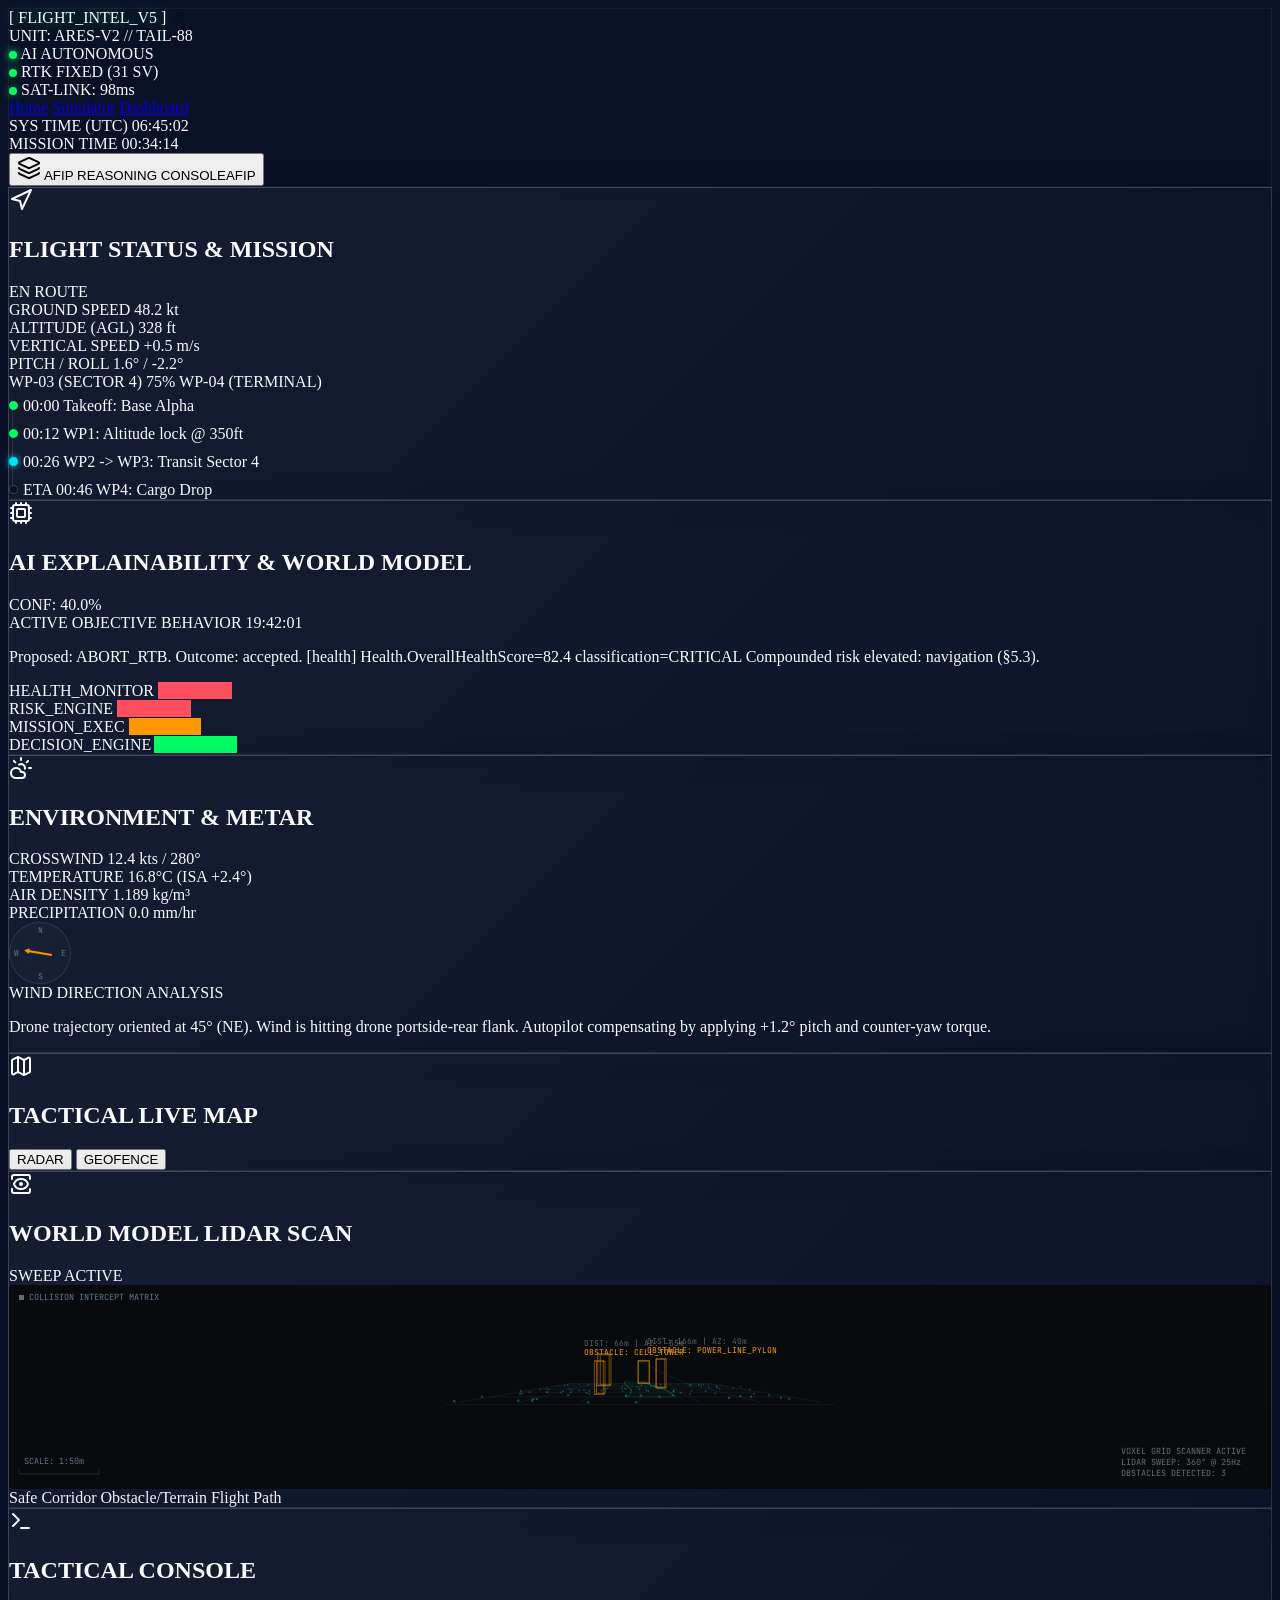
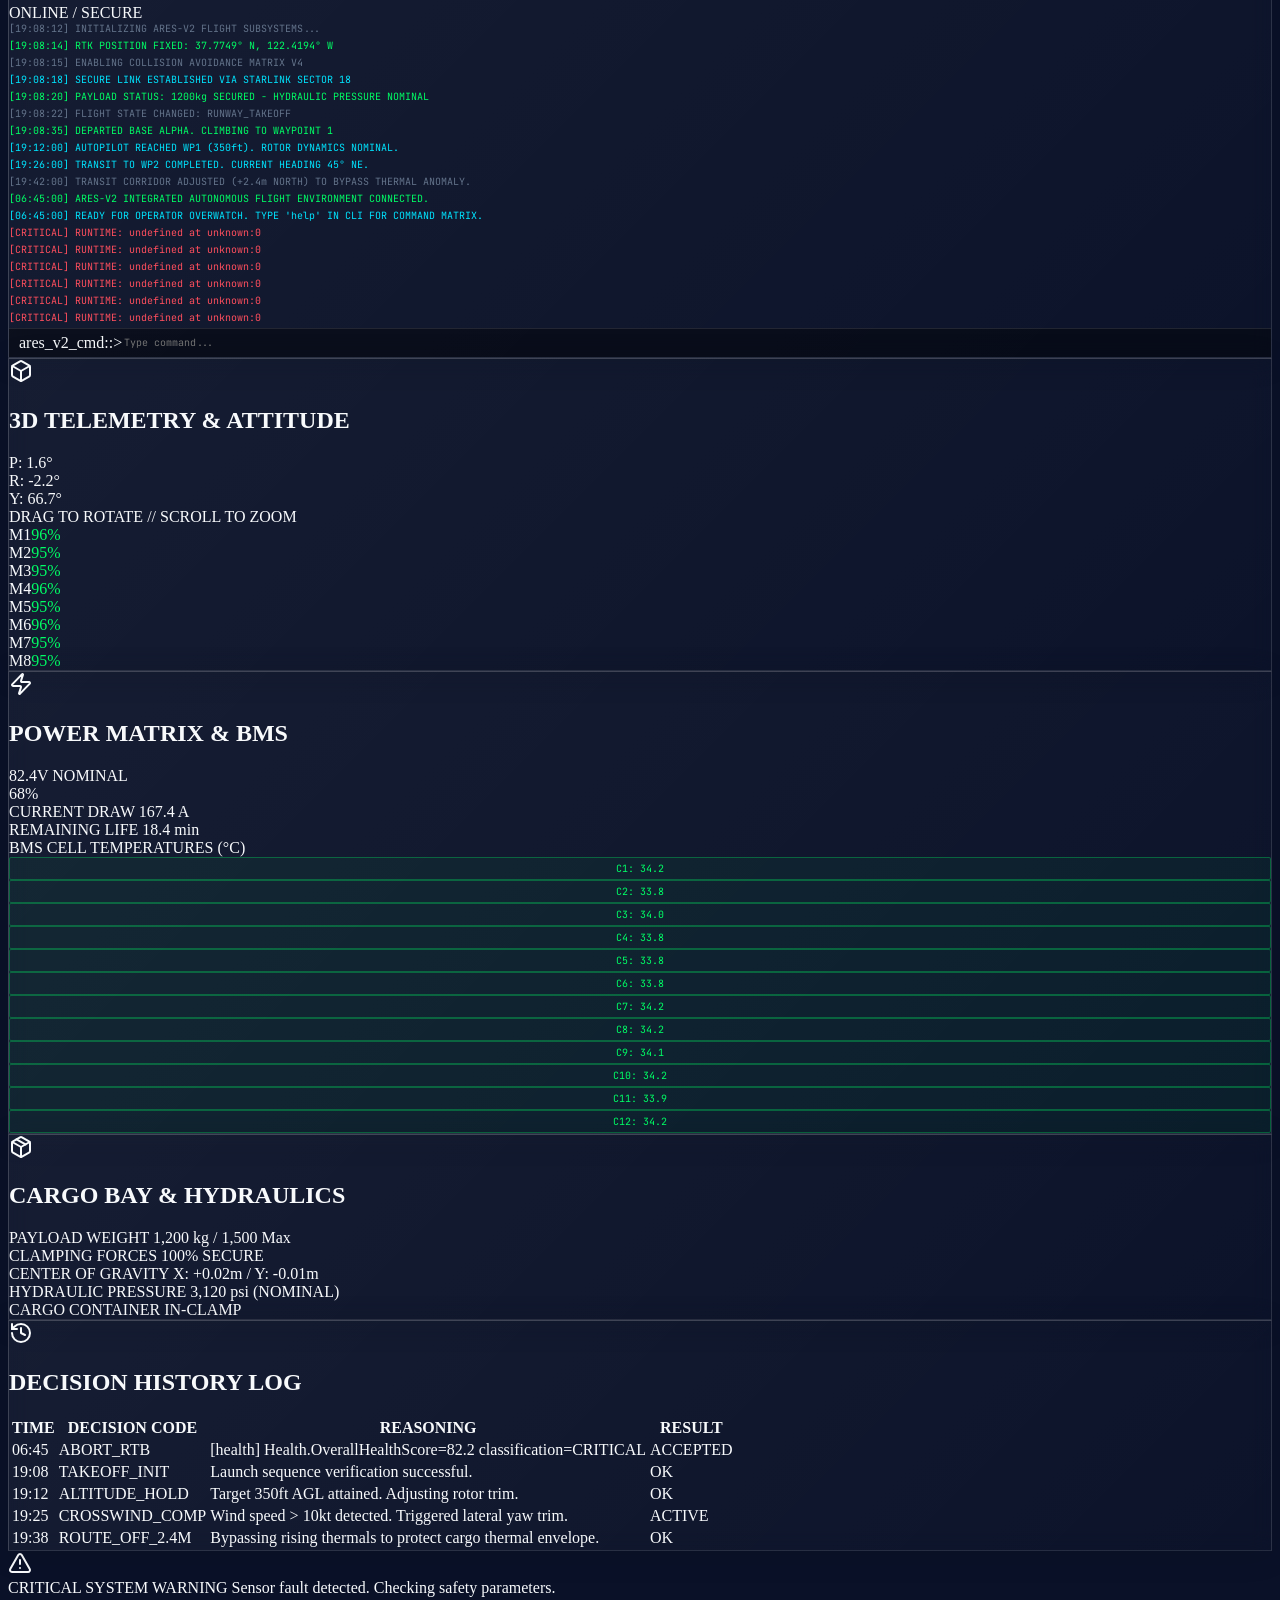
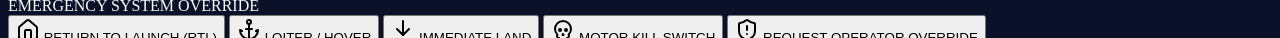
==== Dashboard/Dashboard.html @ 7d2d367d "upload project-vayu website" ====
<!DOCTYPE html>
<html lang="en">
<head>
  <meta charset="UTF-8">
  <meta name="viewport" content="width=device-width, initial-scale=1.0">
  <title>Flight Dashboard</title>
  
  <link rel="preconnect" href="https://fonts.googleapis.com">
  <link rel="preconnect" href="https://fonts.gstatic.com" crossorigin>
  <link href="https://fonts.googleapis.com/css2?family=Space+Grotesk:wght@300;400;500;600;700&family=JetBrains+Mono:wght@400;500;700&display=swap" rel="stylesheet">
  
  <link rel="stylesheet" href="lib/leaflet.css" />
  
  <script src="https://cdn.tailwindcss.com"></script>
  <script>
    tailwind.config = {
        darkMode: 'class',
        theme: {
            extend: {
                colors: {
                    deepBlue: '#0A1128',
                    techGreen: '#00FF66',
                    neonBlue: '#00E5FF',
                    darkSlate: '#1E293B',
                    warningOrange: '#FF9800',
                    dangerRed: '#FF4F5E'
                },
                fontFamily: {
                    sans: ['Space Grotesk', 'sans-serif'],
                    mono: ['JetBrains Mono', 'monospace'],
                }
            }
        }
    }
  </script>
  
  <style>
    body { background-color: #0A1128; color: #F8FAFC; overflow: hidden; }
    
    ::-webkit-scrollbar { width: 6px; height: 6px; }
    ::-webkit-scrollbar-track { background: transparent; }
    ::-webkit-scrollbar-thumb { background: rgba(255,255,255,0.15); border-radius: 3px; }
    ::-webkit-scrollbar-thumb:hover { background: #00FF66; }

    .glass { background: rgba(10, 17, 40, 0.75); backdrop-filter: blur(16px); -webkit-backdrop-filter: blur(16px); border: 1px solid rgba(255, 255, 255, 0.05); }
    .glass-panel { background: linear-gradient(135deg, rgba(255,255,255,0.05) 0%, rgba(255,255,255,0.01) 100%); backdrop-filter: blur(10px); border: 1px solid rgba(255, 255, 255, 0.1); border-top: 1px solid rgba(255, 255, 255, 0.2); border-left: 1px solid rgba(255, 255, 255, 0.2); box-shadow: 0 4px 30px rgba(0, 0, 0, 0.1); }
    
    .text-glow-green { text-shadow: 0 0 15px rgba(0, 255, 102, 0.6); }
    .text-glow-blue { text-shadow: 0 0 15px rgba(0, 229, 255, 0.6); }
    .box-glow:hover { box-shadow: 0 0 25px rgba(0, 255, 102, 0.2); }
    .box-glow-blue:hover { box-shadow: 0 0 25px rgba(0, 229, 255, 0.3); }

    /* Dynamic Dots & Status */
    .indicator .dot { width: 8px; height: 8px; border-radius: 50%; display: inline-block; background-color: #64748b; }
    .indicator .dot.green { background-color: #00FF66; box-shadow: 0 0 8px rgba(0,255,102,0.5); }
    .indicator .dot.pulse-green { background-color: #00FF66; box-shadow: 0 0 8px #00FF66; animation: alarm-pulse 2s infinite ease-in-out; }
    .indicator .dot.amber { background-color: #FF9800; box-shadow: 0 0 8px rgba(255,152,0,0.5); animation: alarm-pulse 1.5s infinite ease-in-out; }
    .indicator .dot.red { background-color: #FF4F5E; box-shadow: 0 0 8px rgba(255,79,94,0.5); animation: alarm-pulse 0.8s infinite ease-in-out; }

    @keyframes alarm-pulse { 0% { opacity: 1; transform: scale(1); } 50% { opacity: 0.5; transform: scale(1.1); } 100% { opacity: 1; transform: scale(1); } }

    /* Panel States */
    .panel.warning-state { border-color: #FF9800 !important; box-shadow: inset 0 0 15px rgba(255,152,0,0.1); }
    .panel.alarm-state { border-color: #FF4F5E !important; animation: border-flash 1s infinite alternate; }
    @keyframes border-flash { from { border-color: #FF4F5E; box-shadow: inset 0 0 15px rgba(255,79,94,0.2); } to { border-color: rgba(255,79,94,0.3); box-shadow: inset 0 0 5px rgba(255,79,94,0.1); } }

    /* Timeline */
    .mission-timeline { display: flex; flex-direction: column; gap: 10px; margin-top: 6px; position: relative; padding-left: 14px; }
    .mission-timeline::before { content: ''; position: absolute; left: 3px; top: 6px; bottom: 6px; width: 1px; background-color: rgba(255,255,255,0.1); }
    .timeline-step { display: flex; align-items: flex-start; position: relative; }
    .timeline-step .timeline-dot { position: absolute; left: -14px; top: 4px; width: 7px; height: 7px; border-radius: 50%; background-color: #0A1128; border: 1px solid rgba(255,255,255,0.2); }
    .timeline-step.completed .timeline-dot { background-color: #00FF66; border-color: #00FF66; }
    .timeline-step.active .timeline-dot { background-color: #00E5FF; border-color: #00E5FF; box-shadow: 0 0 6px #00E5FF; }
    .timeline-step.upcoming .timeline-dot { background-color: #0A1128; border: 1px solid rgba(255,255,255,0.2); }

    /* Module Status */
    .module-status-item.green .status, .module-status-item.green .dot { color: #00FF66; background-color: #00FF66; }
    .module-status-item.amber .status, .module-status-item.amber .dot { color: #FF9800; background-color: #FF9800; }
    .module-status-item.red .status, .module-status-item.red .dot { color: #FF4F5E; background-color: #FF4F5E; }

    /* Motor & Cell Status */
    .motor-indicator .val.green { color: #00FF66; }
    .motor-indicator .val.amber { color: #FF9800; }
    .motor-indicator .val.red { color: #FF4F5E; }

    .cell-block.green { border-color: rgba(0,255,102,0.3); color: #00FF66; background-color: rgba(0,255,102,0.05); }
    .cell-block.amber { border-color: rgba(255,152,0,0.3); color: #FF9800; background-color: rgba(255,152,0,0.05); }
    .cell-block.red { border-color: rgba(255,79,94,0.3); color: #FF4F5E; background-color: rgba(255,79,94,0.05); }
    .cell-block { padding: 4px; text-align: center; font-size: 10px; border-radius: 2px; border: 1px solid transparent; font-family: 'JetBrains Mono', monospace; }

    /* Leaflet overrides */
    .leaflet-container { background: transparent !important; font-family: 'Space Grotesk', sans-serif !important; }
    .leaflet-bar { border: 1px solid rgba(255,255,255,0.1) !important; box-shadow: none !important; }
    .leaflet-bar a { background-color: rgba(10,17,40,0.8) !important; color: #F8FAFC !important; border-bottom: 1px solid rgba(255,255,255,0.1) !important; }
    .leaflet-bar a:hover { background-color: rgba(0,229,255,0.2) !important; color: #00E5FF !important; }
    .leaflet-control-attribution { background: rgba(0,0,0,0.5) !important; color: #64748b !important; font-size: 8px !important; }

    /* Custom CSS for map containers etc */
    #leaflet-map { width: 100%; height: 100%; border-radius: 0.25rem; }
    #three-drone-container { width: 100%; height: 100%; }
    #lidar-canvas { width: 100%; height: 100%; display: block; border-radius: 0.25rem; }

    /* Compass & Wind Vector */
    .compass-circle { position: relative; width: 60px; height: 60px; border-radius: 50%; border: 1px solid rgba(255,255,255,0.1); flex-shrink: 0; background-color: rgba(255,255,255,0.02); }
    .compass-arrow { position: absolute; top: 50%; left: 50%; width: 2px; height: 24px; background-color: #FF9800; transform-origin: 50% 50%; margin-top: -12px; margin-left: -1px; transition: transform 0.8s ease; }
    .compass-arrow::after { content: ''; position: absolute; top: -4px; left: -2px; width: 0; height: 0; border-left: 3px solid transparent; border-right: 3px solid transparent; border-bottom: 5px solid #FF9800; }
    .compass-labels { position: absolute; inset: 0; font-size: 8px; color: #64748b; font-family: 'JetBrains Mono', monospace; }
    .compass-labels span { position: absolute; }
    .lbl-n { top: 2px; left: 50%; transform: translateX(-50%); }
    .lbl-e { right: 4px; top: 50%; transform: translateY(-50%); }
    .lbl-s { bottom: 2px; left: 50%; transform: translateX(-50%); }
    .lbl-w { left: 4px; top: 50%; transform: translateY(-50%); }

    /* Console Outputs */
    .console-input-line { display: flex; align-items: center; padding: 0 10px; background-color: rgba(0, 0, 0, 0.4); border-top: 1px solid rgba(255,255,255,0.1); height: 28px; }
    .console-input-line input { flex: 1; background: transparent; border: none; outline: none; font-family: 'JetBrains Mono', monospace; font-size: 10px; color: #F8FAFC; }
    .log-line { font-family: 'JetBrains Mono', monospace; font-size: 10px; word-break: break-all; margin-bottom: 4px; }
    .log-line.system-line { color: #64748b; }
    .log-line.info-line { color: #00E5FF; }
    .log-line.success-line { color: #00FF66; }
    .log-line.warning-line { color: #FF9800; }
    .log-line.error-line { color: #FF4F5E; }

    /* AFIP Console Overlay */
    .afip-console-overlay { position: fixed; inset: 0; z-index: 100; background-color: rgba(10, 17, 40, 0.95); backdrop-filter: blur(10px); display: flex; flex-direction: column; }
    .afip-console-overlay.hidden { display: none; }
    .afip-console-header { height: 50px; display: flex; justify-content: space-between; align-items: center; padding: 0 20px; border-bottom: 1px solid rgba(0,229,255,0.3); background-color: rgba(0,229,255,0.05); }
    .afip-console-grid { flex: 1; padding: 12px; display: grid; grid-template-columns: repeat(4, 1fr); grid-auto-rows: minmax(150px, auto); gap: 12px; overflow-y: auto; }
    .afip-panel-mount { background: rgba(255,255,255,0.02); border: 1px solid rgba(255,255,255,0.1); border-radius: 4px; padding: 8px; }
    .afip-panel-mount-wide { grid-column: span 4; }

  </style>
  
  <script src="lib/lucide.min.js"></script>
  <script src="lib/three.min.js"></script>
  <script src="lib/leaflet.js"></script>
</head>
<body class="antialiased bg-deepBlue text-slate-100 overflow-hidden h-screen w-screen selection:bg-techGreen selection:text-deepBlue">

  <script>
    (function() {
      window.addEventListener('error', function(e) {
        const logs = document.getElementById('console-logs');
        if (!logs) return;
        const line = document.createElement('div');
        line.className = 'log-line error-line';
        if (e.target && (e.target.tagName === 'SCRIPT' || e.target.tagName === 'LINK')) {
          const url = e.target.src || e.target.href;
          line.textContent = `[CRITICAL] FAILED TO LOAD SYSTEM SUBSYSTEM: ${url.split('/').pop()}`;
        } else {
          line.textContent = `[CRITICAL] RUNTIME: ${e.message} at ${e.filename ? e.filename.split('/').pop() : 'unknown'}:${e.lineno || 0}`;
        }
        logs.appendChild(line);
        logs.scrollTop = logs.scrollHeight;
      }, true);
    })();
  </script>

  <div id="app-container" class="flex flex-col h-screen w-screen">
    
    <!-- HEADER -->
        <!-- HEADER -->
    <header class="system-header h-[60px] bg-black/40 border-b border-white/10 flex items-center px-6 shrink-0 z-50 glass">
      <div class="w-full flex items-center justify-between">
          
          <!-- Left Column (Logo & Status) -->
          <div class="flex-1 flex justify-start items-center gap-4">
            <div class="logo-area font-mono font-bold tracking-widest text-transparent bg-clip-text bg-gradient-to-r from-techGreen to-neonBlue text-glow-green uppercase md:text-lg text-sm">
              <span class="logo-bracket text-slate-500">[</span>
              <span class="logo-text">FLIGHT_INTEL_V5</span>
              <span class="logo-bracket text-slate-500">]</span>
            </div>
            
            <div class="header-divider w-px h-5 bg-white/20 hidden xl:block"></div>
            <div class="drone-id-badge font-mono text-xs hidden xl:flex items-center gap-2">
              <span class="label text-slate-400">UNIT:</span>
              <span class="value text-neonBlue font-bold" id="drone-tail-number">ARES-V2 // TAIL-88</span>
            </div>
            
            <div class="status-indicator-group hidden 2xl:flex gap-6 ml-4">
              <div class="indicator flex items-center gap-2 font-mono text-[10px] tracking-wider uppercase" id="ind-mode">
                <span class="dot pulse-green"></span>
                <span class="text text-slate-200">AI AUTONOMOUS</span>
              </div>
              <div class="indicator flex items-center gap-2 font-mono text-[10px] tracking-wider uppercase" id="ind-gps">
                <span class="dot green"></span>
                <span class="text text-slate-200">RTK FIXED (31 SV)</span>
              </div>
              <div class="indicator flex items-center gap-2 font-mono text-[10px] tracking-wider uppercase" id="ind-comms">
                <span class="dot green"></span>
                <span class="text text-slate-200">SAT-LINK: 98ms</span>
              </div>
            </div>
          </div>
          
          <!-- Center Column (Navigation) -->
          <div class="flex-none flex justify-center gap-4" id="nav-links">
              <a href="../Landing_Page.html#" class="px-4 py-1.5 text-sm font-mono uppercase tracking-widest text-techGreen border border-techGreen/50 rounded bg-transparent hover:bg-techGreen hover:text-deepBlue hover:border-techGreen transition-all duration-300 box-glow shadow-none">Home</a>
              <a href="../Simulator/Simulator.html" class="px-4 py-1.5 text-sm font-mono uppercase tracking-widest text-techGreen border border-techGreen/50 rounded bg-transparent hover:bg-techGreen hover:text-deepBlue hover:border-techGreen transition-all duration-300 box-glow shadow-none">Simulator</a>
              <a href="#" class="px-4 py-1.5 text-sm font-mono uppercase tracking-widest text-neonBlue border border-neonBlue rounded bg-transparent hover:bg-neonBlue hover:text-deepBlue hover:border-neonBlue transition-all duration-300 box-glow-blue shadow-[0_0_15px_rgba(0,229,255,0.3)]">Dashboard</a>
          </div>

          <!-- Right Column (Telemetry/Console) -->
          <div class="flex-1 flex justify-end items-center text-right gap-4 md:gap-6">
            <div class="telemetry-compact hidden md:flex gap-4 md:gap-6">
              <div class="metric flex flex-col items-end">
                <span class="lbl text-[9px] text-slate-400 tracking-wider">SYS TIME (UTC)</span>
                <span class="val font-mono text-xs font-semibold text-white" id="time-utc">19:42:05</span>
              </div>
              <div class="metric flex flex-col items-end">
                <span class="lbl text-[9px] text-slate-400 tracking-wider">MISSION TIME</span>
                <span class="val font-mono text-xs font-semibold text-white" id="mission-elapsed">00:34:12</span>
              </div>
            </div>
            <button class="btn btn-afip-console px-4 py-1.5 flex items-center gap-2 text-[10px] font-mono tracking-wider border border-neonBlue text-neonBlue rounded bg-neonBlue/10 hover:bg-neonBlue hover:text-deepBlue transition-all box-glow-blue uppercase" id="btn-open-afip-console">
              <i data-lucide="layers" class="w-3 h-3"></i> <span class="hidden sm:inline">AFIP REASONING CONSOLE</span><span class="sm:hidden">AFIP</span>
            </button>
          </div>
          
      </div>
    </header>

    <!-- DASHBOARD GRID -->
    <main class="dashboard-grid flex-1 grid grid-cols-1 lg:grid-cols-[340px_1fr_340px] xl:grid-cols-[380px_1fr_380px] gap-3 p-3 overflow-hidden bg-deepBlue">
      
      <!-- LEFT COLUMN -->
      <section class="grid-column col-left flex flex-col gap-3 h-full overflow-hidden">
        
        <!-- Mission Info Panel -->
        <div class="panel telemetry-card glass-panel rounded-lg flex flex-col shrink-0 transition-all duration-200" id="panel-mission-state">
          <div class="panel-header h-9 bg-white/5 border-b border-white/10 px-3 flex justify-between items-center">
            <div class="panel-title-group flex items-center gap-2">
              <i data-lucide="navigation" class="panel-icon w-3.5 h-3.5 text-slate-400"></i>
              <h2 class="text-[10px] font-semibold tracking-widest text-white uppercase">FLIGHT STATUS & MISSION</h2>
            </div>
            <span class="panel-tag status-nominal font-mono text-[9px] px-1.5 py-0.5 rounded font-bold tracking-widest bg-techGreen/10 text-techGreen border border-techGreen/20">EN ROUTE</span>
          </div>
          <div class="panel-body p-3 flex flex-col gap-3">
            <div class="flight-metrics-grid grid grid-cols-2 gap-2">
              <div class="metric-box bg-white/5 border border-white/5 p-2 rounded flex flex-col">
                <span class="metric-label text-[9px] text-slate-400 mb-1 uppercase tracking-wider">GROUND SPEED</span>
                <span class="metric-value font-mono text-lg font-bold text-white" id="val-speed">48.2 <span class="unit text-[10px] font-normal text-slate-400">kt</span></span>
              </div>
              <div class="metric-box bg-white/5 border border-white/5 p-2 rounded flex flex-col">
                <span class="metric-label text-[9px] text-slate-400 mb-1 uppercase tracking-wider">ALTITUDE (AGL)</span>
                <span class="metric-value font-mono text-lg font-bold text-white" id="val-alt">328 <span class="unit text-[10px] font-normal text-slate-400">ft</span></span>
              </div>
              <div class="metric-box bg-white/5 border border-white/5 p-2 rounded flex flex-col">
                <span class="metric-label text-[9px] text-slate-400 mb-1 uppercase tracking-wider">VERTICAL SPEED</span>
                <span class="metric-value font-mono text-lg font-bold text-white" id="val-vspeed">+0.5 <span class="unit text-[10px] font-normal text-slate-400">m/s</span></span>
              </div>
              <div class="metric-box bg-white/5 border border-white/5 p-2 rounded flex flex-col">
                <span class="metric-label text-[9px] text-slate-400 mb-1 uppercase tracking-wider">PITCH / ROLL</span>
                <span class="metric-value font-mono text-lg font-bold text-white" id="val-attitude">1.5° / -2.1°</span>
              </div>
            </div>
            
            <div class="progress-bar-container mt-1">
              <div class="progress-labels flex justify-between text-[9px] text-slate-400 mb-1 font-mono uppercase">
                <span>WP-03 (SECTOR 4)</span>
                <span id="mission-pct-label" class="text-white">74%</span>
                <span>WP-04 (TERMINAL)</span>
              </div>
              <div class="progress-track h-1 bg-white/10 rounded-full overflow-hidden">
                <div class="progress-fill h-full bg-techGreen rounded-full transition-all duration-300 shadow-[0_0_8px_rgba(0,255,102,0.5)]" id="mission-progress-bar" style="width: 74%;"></div>
              </div>
            </div>

            <div class="mission-timeline">
              <div class="timeline-step completed">
                <div class="timeline-dot"></div>
                <div class="timeline-content flex gap-3 font-mono text-[10px]">
                  <span class="time text-slate-400 w-10 shrink-0">00:00</span>
                  <span class="desc text-white">Takeoff: Base Alpha</span>
                </div>
              </div>
              <div class="timeline-step completed">
                <div class="timeline-dot"></div>
                <div class="timeline-content flex gap-3 font-mono text-[10px]">
                  <span class="time text-slate-400 w-10 shrink-0">00:12</span>
                  <span class="desc text-white">WP1: Altitude lock @ 350ft</span>
                </div>
              </div>
              <div class="timeline-step active">
                <div class="timeline-dot"></div>
                <div class="timeline-content flex gap-3 font-mono text-[10px]">
                  <span class="time text-neonBlue w-10 shrink-0">00:26</span>
                  <span class="desc text-white">WP2 -> WP3: Transit Sector 4</span>
                </div>
              </div>
              <div class="timeline-step upcoming">
                <div class="timeline-dot"></div>
                <div class="timeline-content flex gap-3 font-mono text-[10px]">
                  <span class="time text-slate-500 w-12 shrink-0">ETA 00:46</span>
                  <span class="desc text-slate-500">WP4: Cargo Drop</span>
                </div>
              </div>
            </div>
          </div>
        </div>

        <!-- System AI Status & Explainability -->
        <div class="panel telemetry-card glass-panel rounded-lg flex flex-col flex-1 min-h-0 transition-all duration-200" id="panel-ai-explain">
          <div class="panel-header h-9 bg-white/5 border-b border-white/10 px-3 flex justify-between items-center">
            <div class="panel-title-group flex items-center gap-2">
              <i data-lucide="cpu" class="panel-icon w-3.5 h-3.5 text-slate-400"></i>
              <h2 class="text-[10px] font-semibold tracking-widest text-white uppercase">AI EXPLAINABILITY & WORLD MODEL</h2>
            </div>
            <div class="confidence-badge font-mono text-[9px] flex gap-1 bg-black/30 px-1.5 py-0.5 rounded border border-white/5">
              <span class="lbl text-slate-400">CONF:</span>
              <span class="val text-techGreen font-bold" id="val-confidence">98.4%</span>
            </div>
          </div>
          <div class="panel-body p-3 overflow-y-auto flex flex-col gap-3">
            <div class="explainability-box bg-white/5 border border-white/10 rounded p-3">
              <div class="explain-header flex justify-between border-b border-dashed border-white/20 pb-1 mb-2 font-mono text-[9px] text-slate-400">
                <span class="explain-label uppercase tracking-wider text-neonBlue">ACTIVE OBJECTIVE BEHAVIOR</span>
                <span class="explain-timestamp" id="explain-time">19:42:01</span>
              </div>
              <p class="explain-text text-[11px] leading-relaxed text-slate-200" id="explain-message">
                Maintaining standard trajectory corridor. Correcting roll matrix for 12kt crosswind from 280° (bearing West). Altitude compensation set to +2.4% throttle output to account for localized thermals. Obstacle scan returns safe margins within 300m cylinder.
              </p>
            </div>

            <div class="modules-status-grid grid grid-cols-2 gap-2 mt-auto">
              <div class="module-status-item green bg-white/5 border border-white/10 p-2 rounded flex items-center gap-2 font-mono text-[9px] uppercase tracking-wider" id="mod-fusion">
                <span class="dot w-1.5 h-1.5 rounded-full"></span>
                <span class="name text-slate-300">HEALTH_MONITOR</span>
                <span class="status ml-auto font-bold">OK</span>
              </div>
              <div class="module-status-item green bg-white/5 border border-white/10 p-2 rounded flex items-center gap-2 font-mono text-[9px] uppercase tracking-wider" id="mod-nav">
                <span class="dot w-1.5 h-1.5 rounded-full"></span>
                <span class="name text-slate-300">RISK_ENGINE</span>
                <span class="status ml-auto font-bold">OK</span>
              </div>
              <div class="module-status-item green bg-white/5 border border-white/10 p-2 rounded flex items-center gap-2 font-mono text-[9px] uppercase tracking-wider" id="mod-control">
                <span class="dot w-1.5 h-1.5 rounded-full"></span>
                <span class="name text-slate-300">MISSION_EXEC</span>
                <span class="status ml-auto font-bold">OK</span>
              </div>
              <div class="module-status-item green bg-white/5 border border-white/10 p-2 rounded flex items-center gap-2 font-mono text-[9px] uppercase tracking-wider" id="mod-perception">
                <span class="dot w-1.5 h-1.5 rounded-full"></span>
                <span class="name text-slate-300">DECISION_ENGINE</span>
                <span class="status ml-auto font-bold">OK</span>
              </div>
            </div>
          </div>
        </div>

        <!-- Environment Panel -->
        <div class="panel telemetry-card glass-panel rounded-lg flex flex-col shrink-0 transition-all duration-200" id="panel-environment">
          <div class="panel-header h-9 bg-white/5 border-b border-white/10 px-3 flex justify-between items-center">
            <div class="panel-title-group flex items-center gap-2">
              <i data-lucide="cloud-sun" class="panel-icon w-3.5 h-3.5 text-slate-400"></i>
              <h2 class="text-[10px] font-semibold tracking-widest text-white uppercase">ENVIRONMENT & METAR</h2>
            </div>
          </div>
          <div class="panel-body p-3 flex flex-col gap-2">
            <div class="env-metrics-grid grid grid-cols-2 gap-2">
              <div class="env-metric-item bg-white/5 border border-white/10 p-2 rounded flex flex-col">
                <span class="label text-[8px] text-slate-400 uppercase tracking-wider mb-1">CROSSWIND</span>
                <span class="value font-mono text-xs font-bold text-white" id="val-wind">12.4 <span class="unit text-[9px] font-normal text-slate-400">kts / 280°</span></span>
              </div>
              <div class="env-metric-item bg-white/5 border border-white/10 p-2 rounded flex flex-col">
                <span class="label text-[8px] text-slate-400 uppercase tracking-wider mb-1">TEMPERATURE</span>
                <span class="value font-mono text-xs font-bold text-white" id="val-temp">16.8°C <span class="unit text-[9px] font-normal text-slate-400">(ISA +2.4°)</span></span>
              </div>
              <div class="env-metric-item bg-white/5 border border-white/10 p-2 rounded flex flex-col">
                <span class="label text-[8px] text-slate-400 uppercase tracking-wider mb-1">AIR DENSITY</span>
                <span class="value font-mono text-xs font-bold text-white">1.189 <span class="unit text-[9px] font-normal text-slate-400">kg/m³</span></span>
              </div>
              <div class="env-metric-item bg-white/5 border border-white/10 p-2 rounded flex flex-col">
                <span class="label text-[8px] text-slate-400 uppercase tracking-wider mb-1">PRECIPITATION</span>
                <span class="value font-mono text-xs font-bold text-white" id="val-precip">0.0 <span class="unit text-[9px] font-normal text-slate-400">mm/hr</span></span>
              </div>
            </div>
            <div class="wind-vector-widget flex items-center gap-3 bg-white/5 border border-white/10 rounded p-2 mt-1">
              <div class="compass-circle">
                <div class="compass-arrow" id="wind-arrow" style="transform: rotate(280deg);"></div>
                <div class="compass-labels">
                  <span class="lbl-n">N</span><span class="lbl-e">E</span><span class="lbl-s">S</span><span class="lbl-w">W</span>
                </div>
              </div>
              <div class="wind-vector-meta flex-1">
                <span class="title block text-[9px] font-bold text-neonBlue mb-1 uppercase tracking-widest">WIND DIRECTION ANALYSIS</span>
                <p class="text-[9px] leading-tight text-slate-400">Drone trajectory oriented at 45° (NE). Wind is hitting drone portside-rear flank. Autopilot compensating by applying +1.2° pitch and counter-yaw torque.</p>
              </div>
            </div>
          </div>
        </div>
      </section>

      <!-- CENTER COLUMN -->
      <section class="grid-column col-center flex flex-col gap-3 h-full overflow-hidden">
        
        <!-- Live Map Card -->
        <div class="panel map-card glass-panel rounded-lg flex flex-col flex-1 min-h-0 transition-all duration-200" id="panel-live-map">
          <div class="panel-header h-9 bg-white/5 border-b border-white/10 px-3 flex justify-between items-center z-10 relative">
            <div class="panel-title-group flex items-center gap-2">
              <i data-lucide="map" class="panel-icon w-3.5 h-3.5 text-slate-400"></i>
              <h2 class="text-[10px] font-semibold tracking-widest text-white uppercase">TACTICAL LIVE MAP</h2>
            </div>
            <div class="map-controls-compact flex gap-2">
              <button class="map-btn active px-2 py-0.5 text-[9px] font-mono tracking-wider border border-neonBlue bg-neonBlue/10 text-neonBlue rounded hover:bg-neonBlue hover:text-deepBlue transition-colors" id="btn-toggle-radar">RADAR</button>
              <button class="map-btn px-2 py-0.5 text-[9px] font-mono tracking-wider border border-white/20 bg-transparent text-slate-400 rounded hover:text-white transition-colors" id="btn-toggle-geofence">GEOFENCE</button>
            </div>
          </div>
          <div class="panel-body map-container-wrapper p-0 relative flex-1">
            <div id="leaflet-map"></div>
          </div>
        </div>

        <!-- Lower Center Split -->
        <div class="center-bottom-split grid grid-cols-2 gap-3 h-64 shrink-0">
          
          <!-- World Model -->
          <div class="panel lidar-card glass-panel rounded-lg flex flex-col overflow-hidden transition-all duration-200" id="panel-world-model">
            <div class="panel-header h-9 bg-white/5 border-b border-white/10 px-3 flex justify-between items-center relative z-10">
              <div class="panel-title-group flex items-center gap-2">
                <i data-lucide="view" class="panel-icon w-3.5 h-3.5 text-slate-400"></i>
                <h2 class="text-[9px] font-semibold tracking-widest text-white uppercase truncate">WORLD MODEL LIDAR SCAN</h2>
              </div>
              <span class="panel-tag tracking font-mono text-[8px] px-1.5 py-0.5 bg-neonBlue/10 text-neonBlue border border-neonBlue/20 rounded font-bold tracking-widest whitespace-nowrap">SWEEP ACTIVE</span>
            </div>
            <div class="panel-body lidar-container-wrapper p-0 relative flex-1 bg-[#080a0d]">
              <canvas id="lidar-canvas"></canvas>
              <div class="lidar-legend absolute bottom-2 left-2 flex flex-col gap-1 bg-black/80 border border-white/10 p-1.5 rounded font-mono text-[8px]">
                <span class="legend-item flex items-center gap-1.5 text-slate-400"><span class="color-dot yellow"></span> Safe Corridor</span>
                <span class="legend-item flex items-center gap-1.5 text-slate-400"><span class="color-dot red"></span> Obstacle/Terrain</span>
                <span class="legend-item flex items-center gap-1.5 text-slate-400"><span class="color-dot teal bg-neonBlue"></span> Flight Path</span>
              </div>
            </div>
          </div>

          <!-- Console -->
          <div class="panel console-card glass-panel rounded-lg flex flex-col overflow-hidden transition-all duration-200" id="panel-operator-console">
            <div class="panel-header h-9 bg-white/5 border-b border-white/10 px-3 flex justify-between items-center relative z-10">
              <div class="panel-title-group flex items-center gap-2">
                <i data-lucide="terminal" class="panel-icon w-3.5 h-3.5 text-slate-400"></i>
                <h2 class="text-[9px] font-semibold tracking-widest text-white uppercase truncate">TACTICAL CONSOLE</h2>
              </div>
              <span class="terminal-status font-mono text-[8px] text-techGreen tracking-widest whitespace-nowrap">ONLINE / SECURE</span>
            </div>
            <div class="panel-body console-body p-0 flex flex-col flex-1 bg-[#07090c]">
              <div class="console-log-output flex-1 p-2 overflow-y-auto" id="console-logs">
                <div class="log-line system-line">[19:08:12] INITIALIZING ARES-V2 FLIGHT SUBSYSTEMS...</div>
                <div class="log-line success-line">[19:08:14] RTK POSITION FIXED: 37.7749° N, 122.4194° W</div>
                <div class="log-line system-line">[19:08:15] ENABLING COLLISION AVOIDANCE MATRIX V4</div>
                <div class="log-line info-line">[19:08:18] SECURE LINK ESTABLISHED VIA STARLINK SECTOR 18</div>
                <div class="log-line success-line">[19:08:20] PAYLOAD STATUS: 1200kg SECURED - HYDRAULIC PRESSURE NOMINAL</div>
                <div class="log-line system-line">[19:08:22] FLIGHT STATE CHANGED: RUNWAY_TAKEOFF</div>
                <div class="log-line success-line">[19:08:35] DEPARTED BASE ALPHA. CLIMBING TO WAYPOINT 1</div>
                <div class="log-line info-line">[19:12:00] AUTOPILOT REACHED WP1 (350ft). ROTOR DYNAMICS NOMINAL.</div>
                <div class="log-line info-line">[19:26:00] TRANSIT TO WP2 COMPLETED. CURRENT HEADING 45° NE.</div>
                <div class="log-line system-line">[19:42:00] TRANSIT CORRIDOR ADJUSTED (+2.4m NORTH) TO BYPASS THERMAL ANOMALY.</div>
              </div>
              <div class="console-input-line">
                <span class="prompt text-neonBlue">ares_v2_cmd::></span>
                <input type="text" id="console-input" placeholder="Type command..." autocomplete="off" />
              </div>
            </div>
          </div>
        </div>
      </section>

      <!-- RIGHT COLUMN -->
      <section class="grid-column col-right flex flex-col gap-3 h-full overflow-hidden">
        
        <!-- 3D Drone -->
        <div class="panel drone-3d-card glass-panel rounded-lg flex flex-col h-64 shrink-0 transition-all duration-200" id="panel-drone-3d">
          <div class="panel-header h-9 bg-white/5 border-b border-white/10 px-3 flex justify-between items-center relative z-10">
            <div class="panel-title-group flex items-center gap-2">
              <i data-lucide="box" class="panel-icon w-3.5 h-3.5 text-slate-400"></i>
              <h2 class="text-[10px] font-semibold tracking-widest text-white uppercase">3D TELEMETRY & ATTITUDE</h2>
            </div>
            <div class="attitude-indicators flex gap-2 font-mono text-[9px] text-slate-400">
              <div class="att-indicator">P: <span id="val-pitch" class="text-white font-bold">1.5°</span></div>
              <div class="att-indicator">R: <span id="val-roll" class="text-white font-bold">-2.1°</span></div>
              <div class="att-indicator">Y: <span id="val-yaw" class="text-white font-bold">45.0°</span></div>
            </div>
          </div>
          <div class="panel-body drone-3d-container-wrapper p-0 relative flex-1 bg-[#0c0f13]">
            <div id="three-drone-container"></div>
            
            <div class="overlay-3d-instructions absolute top-2 left-2 font-mono text-[8px] text-slate-400 pointer-events-none">
              <span>DRAG TO ROTATE // SCROLL TO ZOOM</span>
            </div>

            <div class="motor-grid-overlay absolute bottom-2 left-2 right-2 grid grid-cols-4 gap-1 pointer-events-none">
              <div class="motor-indicator bg-black/70 border border-white/10 p-1 rounded flex flex-col items-center font-mono text-[8px]" id="motor-1"><span class="lbl text-slate-400 mb-0.5">M1</span><span class="val green">95%</span></div>
              <div class="motor-indicator bg-black/70 border border-white/10 p-1 rounded flex flex-col items-center font-mono text-[8px]" id="motor-2"><span class="lbl text-slate-400 mb-0.5">M2</span><span class="val green">94%</span></div>
              <div class="motor-indicator bg-black/70 border border-white/10 p-1 rounded flex flex-col items-center font-mono text-[8px]" id="motor-3"><span class="lbl text-slate-400 mb-0.5">M3</span><span class="val green">96%</span></div>
              <div class="motor-indicator bg-black/70 border border-white/10 p-1 rounded flex flex-col items-center font-mono text-[8px]" id="motor-4"><span class="lbl text-slate-400 mb-0.5">M4</span><span class="val green">95%</span></div>
              <div class="motor-indicator bg-black/70 border border-white/10 p-1 rounded flex flex-col items-center font-mono text-[8px]" id="motor-5"><span class="lbl text-slate-400 mb-0.5">M5</span><span class="val green">95%</span></div>
              <div class="motor-indicator bg-black/70 border border-white/10 p-1 rounded flex flex-col items-center font-mono text-[8px]" id="motor-6"><span class="lbl text-slate-400 mb-0.5">M6</span><span class="val green">96%</span></div>
              <div class="motor-indicator bg-black/70 border border-white/10 p-1 rounded flex flex-col items-center font-mono text-[8px]" id="motor-7"><span class="lbl text-slate-400 mb-0.5">M7</span><span class="val green">94%</span></div>
              <div class="motor-indicator bg-black/70 border border-white/10 p-1 rounded flex flex-col items-center font-mono text-[8px]" id="motor-8"><span class="lbl text-slate-400 mb-0.5">M8</span><span class="val green">95%</span></div>
            </div>
          </div>
        </div>

        <!-- Battery -->
        <div class="panel telemetry-card glass-panel rounded-lg flex flex-col shrink-0 transition-all duration-200" id="panel-power-grid">
          <div class="panel-header h-9 bg-white/5 border-b border-white/10 px-3 flex justify-between items-center">
            <div class="panel-title-group flex items-center gap-2">
              <i data-lucide="zap" class="panel-icon w-3.5 h-3.5 text-slate-400"></i>
              <h2 class="text-[10px] font-semibold tracking-widest text-white uppercase">POWER MATRIX & BMS</h2>
            </div>
            <span class="panel-tag status-nominal font-mono text-[9px] px-1.5 py-0.5 bg-techGreen/10 text-techGreen border border-techGreen/20 rounded font-bold tracking-widest" id="bms-main-tag">82.4V NOMINAL</span>
          </div>
          <div class="panel-body p-3 flex flex-col gap-3">
            <div class="power-summary flex gap-4 items-center">
              <div class="battery-visual flex flex-col items-center gap-1">
                <div class="battery-shell w-14 h-6 border-2 border-white/20 rounded relative flex items-center p-[1px]">
                  <div class="battery-tip absolute -right-[3px] top-[4px] bottom-[4px] w-[2px] bg-white/20 rounded-r"></div>
                  <div class="battery-fluid h-full bg-techGreen rounded-sm transition-all duration-300 shadow-[0_0_8px_rgba(0,255,102,0.4)]" id="battery-fluid-level" style="width: 68%;"></div>
                </div>
                <span class="pct font-mono text-xs font-bold text-techGreen" id="val-battery-pct">68%</span>
              </div>
              <div class="power-rates flex gap-4 flex-1 justify-around">
                <div class="rate-item flex flex-col">
                  <span class="lbl text-[9px] text-slate-400 uppercase tracking-wider mb-1">CURRENT DRAW</span>
                  <span class="val font-mono text-sm font-bold text-white" id="val-power-draw">165.2 <span class="unit text-[9px] font-normal text-slate-400">A</span></span>
                </div>
                <div class="rate-item flex flex-col">
                  <span class="lbl text-[9px] text-slate-400 uppercase tracking-wider mb-1">REMAINING LIFE</span>
                  <span class="val font-mono text-sm font-bold text-white" id="val-power-remaining">18.4 <span class="unit text-[9px] font-normal text-slate-400">min</span></span>
                </div>
              </div>
            </div>
            <div class="cell-matrix-title font-mono text-[9px] text-slate-400 border-b border-dashed border-white/20 pb-1 uppercase">BMS CELL TEMPERATURES (°C)</div>
            <div class="cell-grid grid grid-cols-4 gap-1">
              <div class="cell-block green">C1: 34.2</div><div class="cell-block green">C2: 34.5</div><div class="cell-block green">C3: 33.8</div><div class="cell-block green">C4: 34.1</div>
              <div class="cell-block green">C5: 35.0</div><div class="cell-block green">C6: 34.6</div><div class="cell-block green">C7: 34.2</div><div class="cell-block green">C8: 34.4</div>
              <div class="cell-block green">C9: 33.9</div><div class="cell-block green">C10: 34.0</div><div class="cell-block green">C11: 34.5</div><div class="cell-block green">C12: 34.2</div>
            </div>
          </div>
        </div>

        <!-- Cargo -->
        <div class="panel telemetry-card glass-panel rounded-lg flex flex-col shrink-0 transition-all duration-200" id="panel-cargo">
          <div class="panel-header h-9 bg-white/5 border-b border-white/10 px-3 flex justify-between items-center">
            <div class="panel-title-group flex items-center gap-2">
              <i data-lucide="package" class="panel-icon w-3.5 h-3.5 text-slate-400"></i>
              <h2 class="text-[10px] font-semibold tracking-widest text-white uppercase">CARGO BAY & HYDRAULICS</h2>
            </div>
          </div>
          <div class="panel-body p-3 flex flex-col gap-3">
            <div class="cargo-grid grid grid-cols-2 gap-2">
              <div class="cargo-item bg-white/5 border border-white/10 p-2 rounded flex flex-col">
                <span class="lbl text-[8px] text-slate-400 uppercase tracking-wider mb-1">PAYLOAD WEIGHT</span>
                <span class="val font-mono text-xs font-bold text-white">1,200 kg <span class="unit text-[9px] font-normal text-slate-400">/ 1,500 Max</span></span>
              </div>
              <div class="cargo-item bg-white/5 border border-white/10 p-2 rounded flex flex-col">
                <span class="lbl text-[8px] text-slate-400 uppercase tracking-wider mb-1">CLAMPING FORCES</span>
                <span class="val green font-mono text-xs font-bold" id="val-clamping">100% SECURE</span>
              </div>
              <div class="cargo-item bg-white/5 border border-white/10 p-2 rounded flex flex-col">
                <span class="lbl text-[8px] text-slate-400 uppercase tracking-wider mb-1">CENTER OF GRAVITY</span>
                <span class="val font-mono text-xs font-bold text-white">X: +0.02m / Y: -0.01m</span>
              </div>
              <div class="cargo-item bg-white/5 border border-white/10 p-2 rounded flex flex-col">
                <span class="lbl text-[8px] text-slate-400 uppercase tracking-wider mb-1">HYDRAULIC PRESSURE</span>
                <span class="val font-mono text-xs font-bold text-white">3,120 psi <span class="unit text-[9px] font-normal text-slate-400">(NOMINAL)</span></span>
              </div>
            </div>
            
            <div class="cargo-visual-bracket mt-1">
              <div class="cargo-visual-box text-[9px] font-mono tracking-widest text-techGreen bg-techGreen/5 border-techGreen/30">
                <span class="text">CARGO CONTAINER IN-CLAMP</span>
                <div class="sensor-beams"><span class="beam laser-left"></span><span class="beam laser-right"></span></div>
              </div>
            </div>
          </div>
        </div>

        <!-- Decision History -->
        <div class="panel telemetry-card glass-panel rounded-lg flex flex-col flex-1 min-h-0 transition-all duration-200" id="panel-decision-history">
          <div class="panel-header h-9 bg-white/5 border-b border-white/10 px-3 flex justify-between items-center relative z-10">
            <div class="panel-title-group flex items-center gap-2">
              <i data-lucide="history" class="panel-icon w-3.5 h-3.5 text-slate-400"></i>
              <h2 class="text-[10px] font-semibold tracking-widest text-white uppercase">DECISION HISTORY LOG</h2>
            </div>
          </div>
          <div class="panel-body decision-history-body p-0 overflow-y-auto">
            <table class="decision-table w-full text-left border-collapse text-[9px] font-mono relative">
              <thead class="sticky top-0 bg-black/60 backdrop-blur border-b border-white/10 text-slate-400 uppercase">
                <tr>
                  <th class="p-2 font-normal">TIME</th>
                  <th class="p-2 font-normal">DECISION CODE</th>
                  <th class="p-2 font-normal">REASONING</th>
                  <th class="p-2 font-normal text-right">RESULT</th>
                </tr>
              </thead>
              <tbody id="decision-history-rows" class="text-slate-200">
                <tr class="border-b border-white/5 hover:bg-white/5 transition-colors">
                  <td class="p-2">19:08</td>
                  <td class="code text-neonBlue p-2">TAKEOFF_INIT</td>
                  <td class="p-2">Launch sequence verification successful.</td>
                  <td class="p-2 text-right"><span class="badge badge-success bg-techGreen/10 text-techGreen border border-techGreen/20 px-1 py-0.5 rounded">OK</span></td>
                </tr>
                <tr class="border-b border-white/5 hover:bg-white/5 transition-colors">
                  <td class="p-2">19:12</td>
                  <td class="code text-neonBlue p-2">ALTITUDE_HOLD</td>
                  <td class="p-2">Target 350ft AGL attained. Adjusting rotor trim.</td>
                  <td class="p-2 text-right"><span class="badge badge-success bg-techGreen/10 text-techGreen border border-techGreen/20 px-1 py-0.5 rounded">OK</span></td>
                </tr>
                <tr class="border-b border-white/5 hover:bg-white/5 transition-colors">
                  <td class="p-2">19:25</td>
                  <td class="code text-neonBlue p-2">CROSSWIND_COMP</td>
                  <td class="p-2">Wind speed > 10kt detected. Triggered lateral yaw trim.</td>
                  <td class="p-2 text-right"><span class="badge badge-success bg-techGreen/10 text-techGreen border border-techGreen/20 px-1 py-0.5 rounded">ACTIVE</span></td>
                </tr>
                <tr class="border-b border-white/5 hover:bg-white/5 transition-colors">
                  <td class="p-2">19:38</td>
                  <td class="code text-neonBlue p-2">ROUTE_OFF_2.4M</td>
                  <td class="p-2">Bypassing rising thermals to protect cargo thermal envelope.</td>
                  <td class="p-2 text-right"><span class="badge badge-success bg-techGreen/10 text-techGreen border border-techGreen/20 px-1 py-0.5 rounded">OK</span></td>
                </tr>
              </tbody>
            </table>
          </div>
        </div>

      </section>

    </main>

    <!-- AFIP Overlay -->
    <div id="afip-console-overlay" class="afip-console-overlay hidden">
      <div class="afip-console-header">
        <div class="panel-title-group flex items-center gap-2">
          <i data-lucide="layers" class="panel-icon w-4 h-4 text-neonBlue"></i>
          <h2 class="text-xs font-bold tracking-widest text-white uppercase">AFIP OPERATOR CONTROL STATION</h2>
        </div>
        <button class="btn border border-white/20 px-3 py-1 text-[10px] font-mono text-slate-300 rounded hover:bg-white/10 hover:text-white flex items-center gap-2 transition-colors" id="btn-close-afip-console"><i data-lucide="x" class="w-3 h-3"></i> CLOSE</button>
      </div>
      <div class="afip-console-grid">
        <div class="afip-panel-mount" id="afip-panel-health"></div>
        <div class="afip-panel-mount" id="afip-panel-prediction"></div>
        <div class="afip-panel-mount" id="afip-panel-risk"></div>
        <div class="afip-panel-mount" id="afip-panel-mission-planner"></div>
        <div class="afip-panel-mount" id="afip-panel-navigation"></div>
        <div class="afip-panel-mount" id="afip-panel-mission-executive"></div>
        <div class="afip-panel-mount" id="afip-panel-decision"></div>
        <div class="afip-panel-mount" id="afip-panel-explainability"></div>
        <div class="afip-panel-mount" id="afip-panel-operator"></div>
        <div class="afip-panel-mount afip-panel-mount-wide" id="afip-panel-timeline"></div>
      </div>
    </div>

    <!-- Alert Banner -->
    <div id="global-alert-banner" class="hidden absolute top-[70px] left-1/2 -translate-x-1/2 z-[100] w-11/12 max-w-2xl bg-dangerRed/20 border border-dangerRed backdrop-blur-md p-3 rounded-lg shadow-[0_0_30px_rgba(255,79,94,0.3)]">
      <div class="alert-content flex items-center gap-4">
        <i data-lucide="alert-triangle" class="alert-icon w-6 h-6 text-dangerRed animate-pulse"></i>
        <div class="alert-message flex flex-col">
          <span class="title font-bold text-dangerRed text-sm tracking-wider uppercase">CRITICAL SYSTEM WARNING</span>
          <span class="desc font-mono text-[11px] text-white" id="alert-banner-text">Sensor fault detected. Checking safety parameters.</span>
        </div>
      </div>
    </div>

    <!-- Emergency Footer -->
    <footer class="emergency-bar h-[55px] bg-black/80 border-t border-dangerRed/30 flex items-center justify-between px-6 shrink-0 z-50 backdrop-blur-md">
      <div class="emergency-title font-mono font-bold text-[11px] text-dangerRed tracking-widest uppercase animate-pulse">EMERGENCY SYSTEM OVERRIDE</div>
      <div class="action-buttons flex gap-3">
        <button class="btn btn-warning px-3 py-2 flex items-center gap-2 text-[9px] font-mono font-bold tracking-widest uppercase border border-warningOrange text-warningOrange bg-warningOrange/10 rounded hover:bg-warningOrange hover:text-deepBlue transition-colors box-glow" id="btn-rtl"><i data-lucide="home" class="w-3 h-3"></i> RETURN TO LAUNCH (RTL)</button>
        <button class="btn btn-warning px-3 py-2 flex items-center gap-2 text-[9px] font-mono font-bold tracking-widest uppercase border border-warningOrange text-warningOrange bg-warningOrange/10 rounded hover:bg-warningOrange hover:text-deepBlue transition-colors box-glow" id="btn-loiter"><i data-lucide="anchor" class="w-3 h-3"></i> LOITER / HOVER</button>
        <button class="btn btn-danger px-3 py-2 flex items-center gap-2 text-[9px] font-mono font-bold tracking-widest uppercase border border-dangerRed text-dangerRed bg-dangerRed/10 rounded hover:bg-dangerRed hover:text-white transition-colors shadow-[0_0_10px_rgba(255,79,94,0.3)]" id="btn-land"><i data-lucide="arrow-down-to-line" class="w-3 h-3"></i> IMMEDIATE LAND</button>
        <button class="btn btn-danger px-3 py-2 flex items-center gap-2 text-[9px] font-mono font-bold tracking-widest uppercase border border-dangerRed text-white bg-dangerRed hover:bg-red-700 transition-colors shadow-[0_0_15px_rgba(255,79,94,0.6)]" id="btn-kill"><i data-lucide="skull" class="w-3 h-3"></i> MOTOR KILL SWITCH</button>
        <button class="btn btn-override px-3 py-2 flex items-center gap-2 text-[9px] font-mono font-bold tracking-widest uppercase border border-slate-500 text-slate-300 bg-slate-800 rounded hover:bg-slate-700 hover:text-white transition-colors ml-4" id="btn-override"><i data-lucide="shield-alert" class="w-3 h-3"></i> REQUEST OPERATOR OVERRIDE</button>
      </div>
    </footer>

  </div>

  <script src="afip/afip-core.js"></script>
  <script src="afip/evidence-adapter.js"></script>
  <script src="afip/world-state.js"></script>
  <script src="afip/health-monitor.js"></script>
  <script src="afip/prediction-engine.js"></script>
  <script src="afip/risk-engine.js"></script>
  <script src="afip/mission-planner.js"></script>
  <script src="afip/navigation.js"></script>
  <script src="afip/operator-commands.js"></script>
  <script src="afip/mission-executive.js"></script>
  <script src="afip/decision-engine.js"></script>
  <script src="afip/explainability.js"></script>
  <script src="afip/mission-timeline.js"></script>
  <script src="afip/ui/ui-common.js"></script>
  <script src="afip/ui/health-panel.js"></script>
  <script src="afip/ui/prediction-panel.js"></script>
  <script src="afip/ui/risk-panel.js"></script>
  <script src="afip/ui/mission-planner-panel.js"></script>
  <script src="afip/ui/navigation-panel.js"></script>
  <script src="afip/ui/mission-panel.js"></script>
  <script src="afip/ui/decision-console.js"></script>
  <script src="afip/ui/explainability-panel.js"></script>
  <script src="afip/ui/operator-console.js"></script>
  <script src="afip/ui/timeline-panel.js"></script>

  <script src="drone3d.js"></script>
  <script src="worldmodel.js"></script>
  <script src="map.js"></script>
  <script src="app.js"></script>
  <script src="afip-bridge.js"></script>

  <script>
    (function () {
      var overlay = document.getElementById('afip-console-overlay');
      var openBtn = document.getElementById('btn-open-afip-console');
      var closeBtn = document.getElementById('btn-close-afip-console');
      if (openBtn) openBtn.addEventListener('click', function () {
        overlay.classList.remove('hidden');
        if (window.AFIPBridge) window.AFIPBridge.mountPanels();
        if (window.lucide) lucide.createIcons();
      });
      if (closeBtn) closeBtn.addEventListener('click', function () {
        overlay.classList.add('hidden');
      });
    })();
  </script>
  <script>
    lucide.createIcons();
  </script>
</body>
</html>
---- Dashboard/lib/leaflet.css ----
/* required styles */

.leaflet-pane,
.leaflet-tile,
.leaflet-marker-icon,
.leaflet-marker-shadow,
.leaflet-tile-container,
.leaflet-pane > svg,
.leaflet-pane > canvas,
.leaflet-zoom-box,
.leaflet-image-layer,
.leaflet-layer {
	position: absolute;
	left: 0;
	top: 0;
	}
.leaflet-container {
	overflow: hidden;
	}
.leaflet-tile,
.leaflet-marker-icon,
.leaflet-marker-shadow {
	-webkit-user-select: none;
	   -moz-user-select: none;
	        user-select: none;
	  -webkit-user-drag: none;
	}
/* Prevents IE11 from highlighting tiles in blue */
.leaflet-tile::selection {
	background: transparent;
}
/* Safari renders non-retina tile on retina better with this, but Chrome is worse */
.leaflet-safari .leaflet-tile {
	image-rendering: -webkit-optimize-contrast;
	}
/* hack that prevents hw layers "stretching" when loading new tiles */
.leaflet-safari .leaflet-tile-container {
	width: 1600px;
	height: 1600px;
	-webkit-transform-origin: 0 0;
	}
.leaflet-marker-icon,
.leaflet-marker-shadow {
	display: block;
	}
/* .leaflet-container svg: reset svg max-width decleration shipped in Joomla! (joomla.org) 3.x */
/* .leaflet-container img: map is broken in FF if you have max-width: 100% on tiles */
.leaflet-container .leaflet-overlay-pane svg {
	max-width: none !important;
	max-height: none !important;
	}
.leaflet-container .leaflet-marker-pane img,
.leaflet-container .leaflet-shadow-pane img,
.leaflet-container .leaflet-tile-pane img,
.leaflet-container img.leaflet-image-layer,
.leaflet-container .leaflet-tile {
	max-width: none !important;
	max-height: none !important;
	width: auto;
	padding: 0;
	}

.leaflet-container img.leaflet-tile {
	/* See: https://bugs.chromium.org/p/chromium/issues/detail?id=600120 */
	mix-blend-mode: plus-lighter;
}

.leaflet-container.leaflet-touch-zoom {
	-ms-touch-action: pan-x pan-y;
	touch-action: pan-x pan-y;
	}
.leaflet-container.leaflet-touch-drag {
	-ms-touch-action: pinch-zoom;
	/* Fallback for FF which doesn't support pinch-zoom */
	touch-action: none;
	touch-action: pinch-zoom;
}
.leaflet-container.leaflet-touch-drag.leaflet-touch-zoom {
	-ms-touch-action: none;
	touch-action: none;
}
.leaflet-container {
	-webkit-tap-highlight-color: transparent;
}
.leaflet-container a {
	-webkit-tap-highlight-color: rgba(51, 181, 229, 0.4);
}
.leaflet-tile {
	filter: inherit;
	visibility: hidden;
	}
.leaflet-tile-loaded {
	visibility: inherit;
	}
.leaflet-zoom-box {
	width: 0;
	height: 0;
	-moz-box-sizing: border-box;
	     box-sizing: border-box;
	z-index: 800;
	}
/* workaround for https://bugzilla.mozilla.org/show_bug.cgi?id=888319 */
.leaflet-overlay-pane svg {
	-moz-user-select: none;
	}

.leaflet-pane         { z-index: 400; }

.leaflet-tile-pane    { z-index: 200; }
.leaflet-overlay-pane { z-index: 400; }
.leaflet-shadow-pane  { z-index: 500; }
.leaflet-marker-pane  { z-index: 600; }
.leaflet-tooltip-pane   { z-index: 650; }
.leaflet-popup-pane   { z-index: 700; }

.leaflet-map-pane canvas { z-index: 100; }
.leaflet-map-pane svg    { z-index: 200; }

.leaflet-vml-shape {
	width: 1px;
	height: 1px;
	}
.lvml {
	behavior: url(#default#VML);
	display: inline-block;
	position: absolute;
	}


/* control positioning */

.leaflet-control {
	position: relative;
	z-index: 800;
	pointer-events: visiblePainted; /* IE 9-10 doesn't have auto */
	pointer-events: auto;
	}
.leaflet-top,
.leaflet-bottom {
	position: absolute;
	z-index: 1000;
	pointer-events: none;
	}
.leaflet-top {
	top: 0;
	}
.leaflet-right {
	right: 0;
	}
.leaflet-bottom {
	bottom: 0;
	}
.leaflet-left {
	left: 0;
	}
.leaflet-control {
	float: left;
	clear: both;
	}
.leaflet-right .leaflet-control {
	float: right;
	}
.leaflet-top .leaflet-control {
	margin-top: 10px;
	}
.leaflet-bottom .leaflet-control {
	margin-bottom: 10px;
	}
.leaflet-left .leaflet-control {
	margin-left: 10px;
	}
.leaflet-right .leaflet-control {
	margin-right: 10px;
	}


/* zoom and fade animations */

.leaflet-fade-anim .leaflet-popup {
	opacity: 0;
	-webkit-transition: opacity 0.2s linear;
	   -moz-transition: opacity 0.2s linear;
	        transition: opacity 0.2s linear;
	}
.leaflet-fade-anim .leaflet-map-pane .leaflet-popup {
	opacity: 1;
	}
.leaflet-zoom-animated {
	-webkit-transform-origin: 0 0;
	    -ms-transform-origin: 0 0;
	        transform-origin: 0 0;
	}
svg.leaflet-zoom-animated {
	will-change: transform;
}

.leaflet-zoom-anim .leaflet-zoom-animated {
	-webkit-transition: -webkit-transform 0.25s cubic-bezier(0,0,0.25,1);
	   -moz-transition:    -moz-transform 0.25s cubic-bezier(0,0,0.25,1);
	        transition:         transform 0.25s cubic-bezier(0,0,0.25,1);
	}
.leaflet-zoom-anim .leaflet-tile,
.leaflet-pan-anim .leaflet-tile {
	-webkit-transition: none;
	   -moz-transition: none;
	        transition: none;
	}

.leaflet-zoom-anim .leaflet-zoom-hide {
	visibility: hidden;
	}


/* cursors */

.leaflet-interactive {
	cursor: pointer;
	}
.leaflet-grab {
	cursor: -webkit-grab;
	cursor:    -moz-grab;
	cursor:         grab;
	}
.leaflet-crosshair,
.leaflet-crosshair .leaflet-interactive {
	cursor: crosshair;
	}
.leaflet-popup-pane,
.leaflet-control {
	cursor: auto;
	}
.leaflet-dragging .leaflet-grab,
.leaflet-dragging .leaflet-grab .leaflet-interactive,
.leaflet-dragging .leaflet-marker-draggable {
	cursor: move;
	cursor: -webkit-grabbing;
	cursor:    -moz-grabbing;
	cursor:         grabbing;
	}

/* marker & overlays interactivity */
.leaflet-marker-icon,
.leaflet-marker-shadow,
.leaflet-image-layer,
.leaflet-pane > svg path,
.leaflet-tile-container {
	pointer-events: none;
	}

.leaflet-marker-icon.leaflet-interactive,
.leaflet-image-layer.leaflet-interactive,
.leaflet-pane > svg path.leaflet-interactive,
svg.leaflet-image-layer.leaflet-interactive path {
	pointer-events: visiblePainted; /* IE 9-10 doesn't have auto */
	pointer-events: auto;
	}

/* visual tweaks */

.leaflet-container {
	background: #ddd;
	outline-offset: 1px;
	}
.leaflet-container a {
	color: #0078A8;
	}
.leaflet-zoom-box {
	border: 2px dotted #38f;
	background: rgba(255,255,255,0.5);
	}


/* general typography */
.leaflet-container {
	font-family: "Helvetica Neue", Arial, Helvetica, sans-serif;
	font-size: 12px;
	font-size: 0.75rem;
	line-height: 1.5;
	}


/* general toolbar styles */

.leaflet-bar {
	box-shadow: 0 1px 5px rgba(0,0,0,0.65);
	border-radius: 4px;
	}
.leaflet-bar a {
	background-color: #fff;
	border-bottom: 1px solid #ccc;
	width: 26px;
	height: 26px;
	line-height: 26px;
	display: block;
	text-align: center;
	text-decoration: none;
	color: black;
	}
.leaflet-bar a,
.leaflet-control-layers-toggle {
	background-position: 50% 50%;
	background-repeat: no-repeat;
	display: block;
	}
.leaflet-bar a:hover,
.leaflet-bar a:focus {
	background-color: #f4f4f4;
	}
.leaflet-bar a:first-child {
	border-top-left-radius: 4px;
	border-top-right-radius: 4px;
	}
.leaflet-bar a:last-child {
	border-bottom-left-radius: 4px;
	border-bottom-right-radius: 4px;
	border-bottom: none;
	}
.leaflet-bar a.leaflet-disabled {
	cursor: default;
	background-color: #f4f4f4;
	color: #bbb;
	}

.leaflet-touch .leaflet-bar a {
	width: 30px;
	height: 30px;
	line-height: 30px;
	}
.leaflet-touch .leaflet-bar a:first-child {
	border-top-left-radius: 2px;
	border-top-right-radius: 2px;
	}
.leaflet-touch .leaflet-bar a:last-child {
	border-bottom-left-radius: 2px;
	border-bottom-right-radius: 2px;
	}

/* zoom control */

.leaflet-control-zoom-in,
.leaflet-control-zoom-out {
	font: bold 18px 'Lucida Console', Monaco, monospace;
	text-indent: 1px;
	}

.leaflet-touch .leaflet-control-zoom-in, .leaflet-touch .leaflet-control-zoom-out  {
	font-size: 22px;
	}


/* layers control */

.leaflet-control-layers {
	box-shadow: 0 1px 5px rgba(0,0,0,0.4);
	background: #fff;
	border-radius: 5px;
	}
.leaflet-control-layers-toggle {
	background-image: url(images/layers.png);
	width: 36px;
	height: 36px;
	}
.leaflet-retina .leaflet-control-layers-toggle {
	background-image: url(images/layers-2x.png);
	background-size: 26px 26px;
	}
.leaflet-touch .leaflet-control-layers-toggle {
	width: 44px;
	height: 44px;
	}
.leaflet-control-layers .leaflet-control-layers-list,
.leaflet-control-layers-expanded .leaflet-control-layers-toggle {
	display: none;
	}
.leaflet-control-layers-expanded .leaflet-control-layers-list {
	display: block;
	position: relative;
	}
.leaflet-control-layers-expanded {
	padding: 6px 10px 6px 6px;
	color: #333;
	background: #fff;
	}
.leaflet-control-layers-scrollbar {
	overflow-y: scroll;
	overflow-x: hidden;
	padding-right: 5px;
	}
.leaflet-control-layers-selector {
	margin-top: 2px;
	position: relative;
	top: 1px;
	}
.leaflet-control-layers label {
	display: block;
	font-size: 13px;
	font-size: 1.08333em;
	}
.leaflet-control-layers-separator {
	height: 0;
	border-top: 1px solid #ddd;
	margin: 5px -10px 5px -6px;
	}

/* Default icon URLs */
.leaflet-default-icon-path { /* used only in path-guessing heuristic, see L.Icon.Default */
	background-image: url(images/marker-icon.png);
	}


/* attribution and scale controls */

.leaflet-container .leaflet-control-attribution {
	background: #fff;
	background: rgba(255, 255, 255, 0.8);
	margin: 0;
	}
.leaflet-control-attribution,
.leaflet-control-scale-line {
	padding: 0 5px;
	color: #333;
	line-height: 1.4;
	}
.leaflet-control-attribution a {
	text-decoration: none;
	}
.leaflet-control-attribution a:hover,
.leaflet-control-attribution a:focus {
	text-decoration: underline;
	}
.leaflet-attribution-flag {
	display: inline !important;
	vertical-align: baseline !important;
	width: 1em;
	height: 0.6669em;
	}
.leaflet-left .leaflet-control-scale {
	margin-left: 5px;
	}
.leaflet-bottom .leaflet-control-scale {
	margin-bottom: 5px;
	}
.leaflet-control-scale-line {
	border: 2px solid #777;
	border-top: none;
	line-height: 1.1;
	padding: 2px 5px 1px;
	white-space: nowrap;
	-moz-box-sizing: border-box;
	     box-sizing: border-box;
	background: rgba(255, 255, 255, 0.8);
	text-shadow: 1px 1px #fff;
	}
.leaflet-control-scale-line:not(:first-child) {
	border-top: 2px solid #777;
	border-bottom: none;
	margin-top: -2px;
	}
.leaflet-control-scale-line:not(:first-child):not(:last-child) {
	border-bottom: 2px solid #777;
	}

.leaflet-touch .leaflet-control-attribution,
.leaflet-touch .leaflet-control-layers,
.leaflet-touch .leaflet-bar {
	box-shadow: none;
	}
.leaflet-touch .leaflet-control-layers,
.leaflet-touch .leaflet-bar {
	border: 2px solid rgba(0,0,0,0.2);
	background-clip: padding-box;
	}


/* popup */

.leaflet-popup {
	position: absolute;
	text-align: center;
	margin-bottom: 20px;
	}
.leaflet-popup-content-wrapper {
	padding: 1px;
	text-align: left;
	border-radius: 12px;
	}
.leaflet-popup-content {
	margin: 13px 24px 13px 20px;
	line-height: 1.3;
	font-size: 13px;
	font-size: 1.08333em;
	min-height: 1px;
	}
.leaflet-popup-content p {
	margin: 17px 0;
	margin: 1.3em 0;
	}
.leaflet-popup-tip-container {
	width: 40px;
	height: 20px;
	position: absolute;
	left: 50%;
	margin-top: -1px;
	margin-left: -20px;
	overflow: hidden;
	pointer-events: none;
	}
.leaflet-popup-tip {
	width: 17px;
	height: 17px;
	padding: 1px;

	margin: -10px auto 0;
	pointer-events: auto;

	-webkit-transform: rotate(45deg);
	   -moz-transform: rotate(45deg);
	    -ms-transform: rotate(45deg);
	        transform: rotate(45deg);
	}
.leaflet-popup-content-wrapper,
.leaflet-popup-tip {
	background: white;
	color: #333;
	box-shadow: 0 3px 14px rgba(0,0,0,0.4);
	}
.leaflet-container a.leaflet-popup-close-button {
	position: absolute;
	top: 0;
	right: 0;
	border: none;
	text-align: center;
	width: 24px;
	height: 24px;
	font: 16px/24px Tahoma, Verdana, sans-serif;
	color: #757575;
	text-decoration: none;
	background: transparent;
	}
.leaflet-container a.leaflet-popup-close-button:hover,
.leaflet-container a.leaflet-popup-close-button:focus {
	color: #585858;
	}
.leaflet-popup-scrolled {
	overflow: auto;
	}

.leaflet-oldie .leaflet-popup-content-wrapper {
	-ms-zoom: 1;
	}
.leaflet-oldie .leaflet-popup-tip {
	width: 24px;
	margin: 0 auto;

	-ms-filter: "progid:DXImageTransform.Microsoft.Matrix(M11=0.70710678, M12=0.70710678, M21=-0.70710678, M22=0.70710678)";
	filter: progid:DXImageTransform.Microsoft.Matrix(M11=0.70710678, M12=0.70710678, M21=-0.70710678, M22=0.70710678);
	}

.leaflet-oldie .leaflet-control-zoom,
.leaflet-oldie .leaflet-control-layers,
.leaflet-oldie .leaflet-popup-content-wrapper,
.leaflet-oldie .leaflet-popup-tip {
	border: 1px solid #999;
	}


/* div icon */

.leaflet-div-icon {
	background: #fff;
	border: 1px solid #666;
	}


/* Tooltip */
/* Base styles for the element that has a tooltip */
.leaflet-tooltip {
	position: absolute;
	padding: 6px;
	background-color: #fff;
	border: 1px solid #fff;
	border-radius: 3px;
	color: #222;
	white-space: nowrap;
	-webkit-user-select: none;
	-moz-user-select: none;
	-ms-user-select: none;
	user-select: none;
	pointer-events: none;
	box-shadow: 0 1px 3px rgba(0,0,0,0.4);
	}
.leaflet-tooltip.leaflet-interactive {
	cursor: pointer;
	pointer-events: auto;
	}
.leaflet-tooltip-top:before,
.leaflet-tooltip-bottom:before,
.leaflet-tooltip-left:before,
.leaflet-tooltip-right:before {
	position: absolute;
	pointer-events: none;
	border: 6px solid transparent;
	background: transparent;
	content: "";
	}

/* Directions */

.leaflet-tooltip-bottom {
	margin-top: 6px;
}
.leaflet-tooltip-top {
	margin-top: -6px;
}
.leaflet-tooltip-bottom:before,
.leaflet-tooltip-top:before {
	left: 50%;
	margin-left: -6px;
	}
.leaflet-tooltip-top:before {
	bottom: 0;
	margin-bottom: -12px;
	border-top-color: #fff;
	}
.leaflet-tooltip-bottom:before {
	top: 0;
	margin-top: -12px;
	margin-left: -6px;
	border-bottom-color: #fff;
	}
.leaflet-tooltip-left {
	margin-left: -6px;
}
.leaflet-tooltip-right {
	margin-left: 6px;
}
.leaflet-tooltip-left:before,
.leaflet-tooltip-right:before {
	top: 50%;
	margin-top: -6px;
	}
.leaflet-tooltip-left:before {
	right: 0;
	margin-right: -12px;
	border-left-color: #fff;
	}
.leaflet-tooltip-right:before {
	left: 0;
	margin-left: -12px;
	border-right-color: #fff;
	}

/* Printing */

@media print {
	/* Prevent printers from removing background-images of controls. */
	.leaflet-control {
		-webkit-print-color-adjust: exact;
		print-color-adjust: exact;
		}
	}
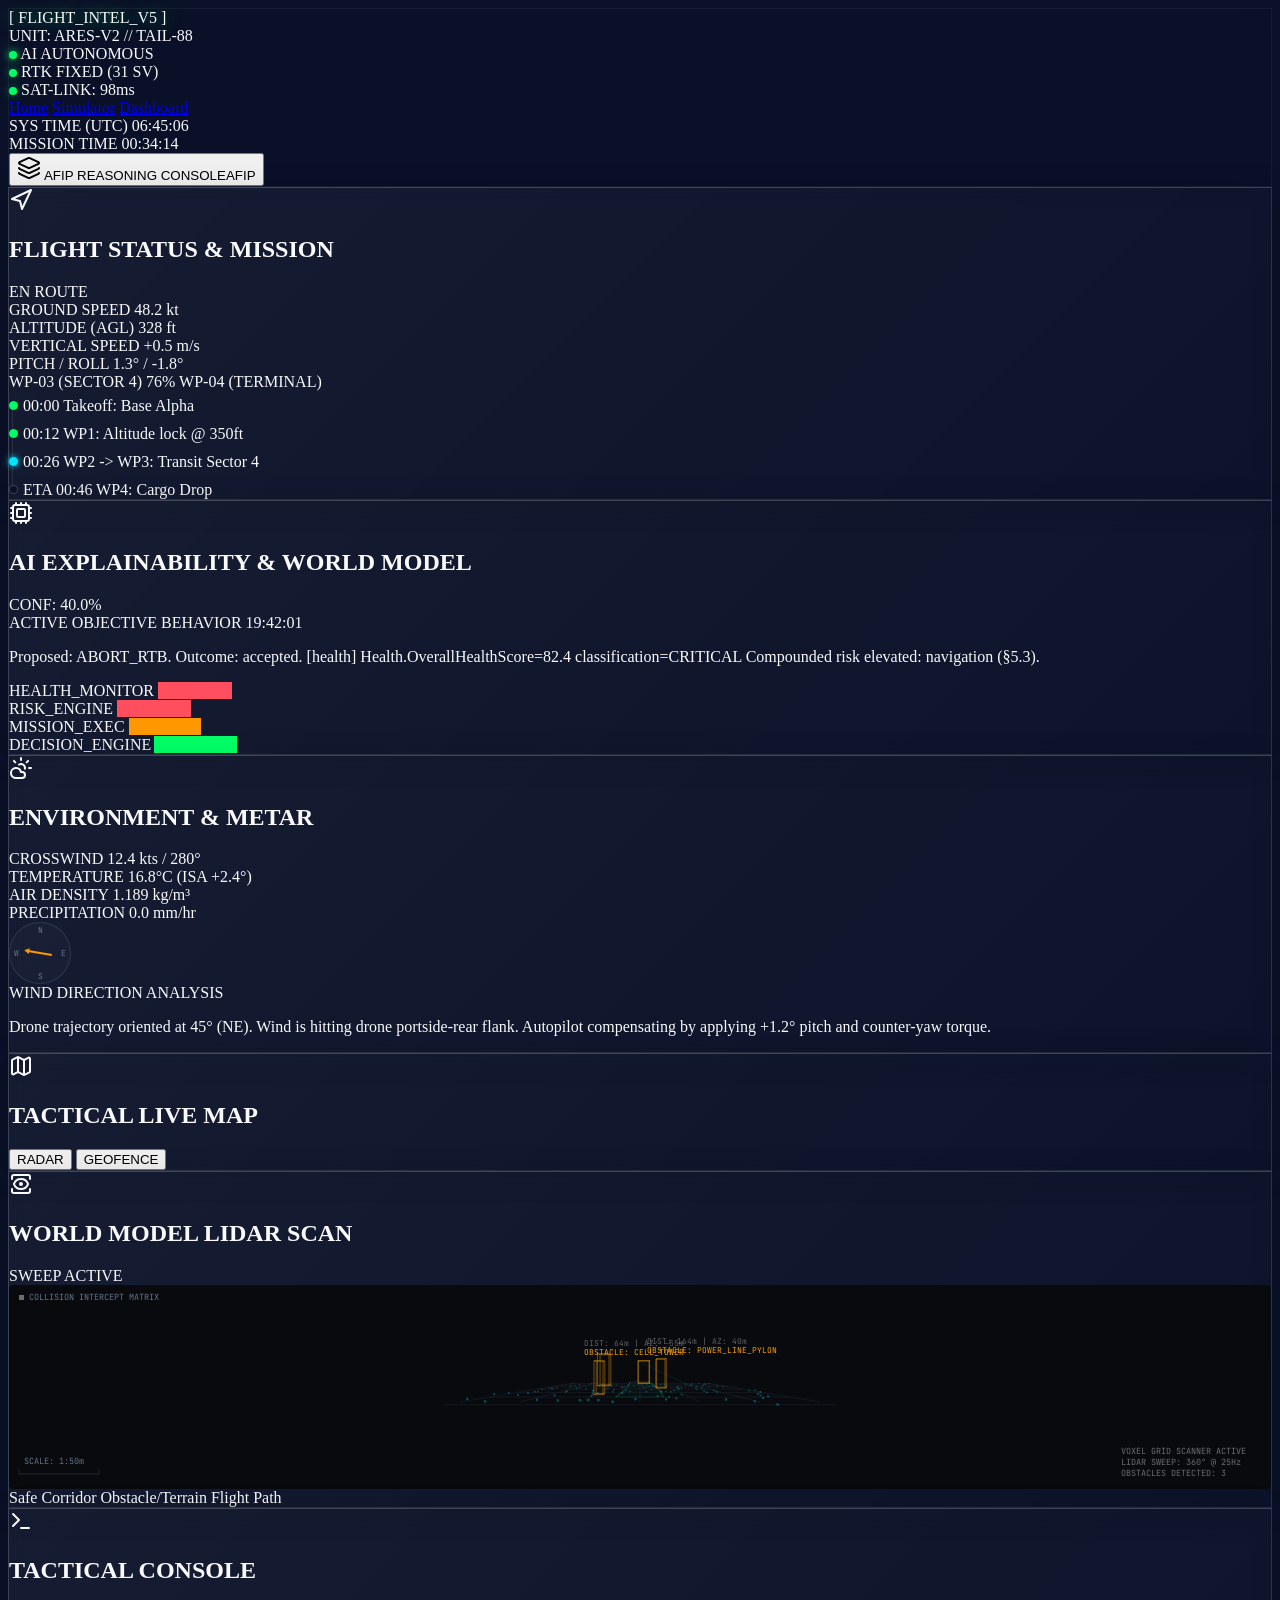
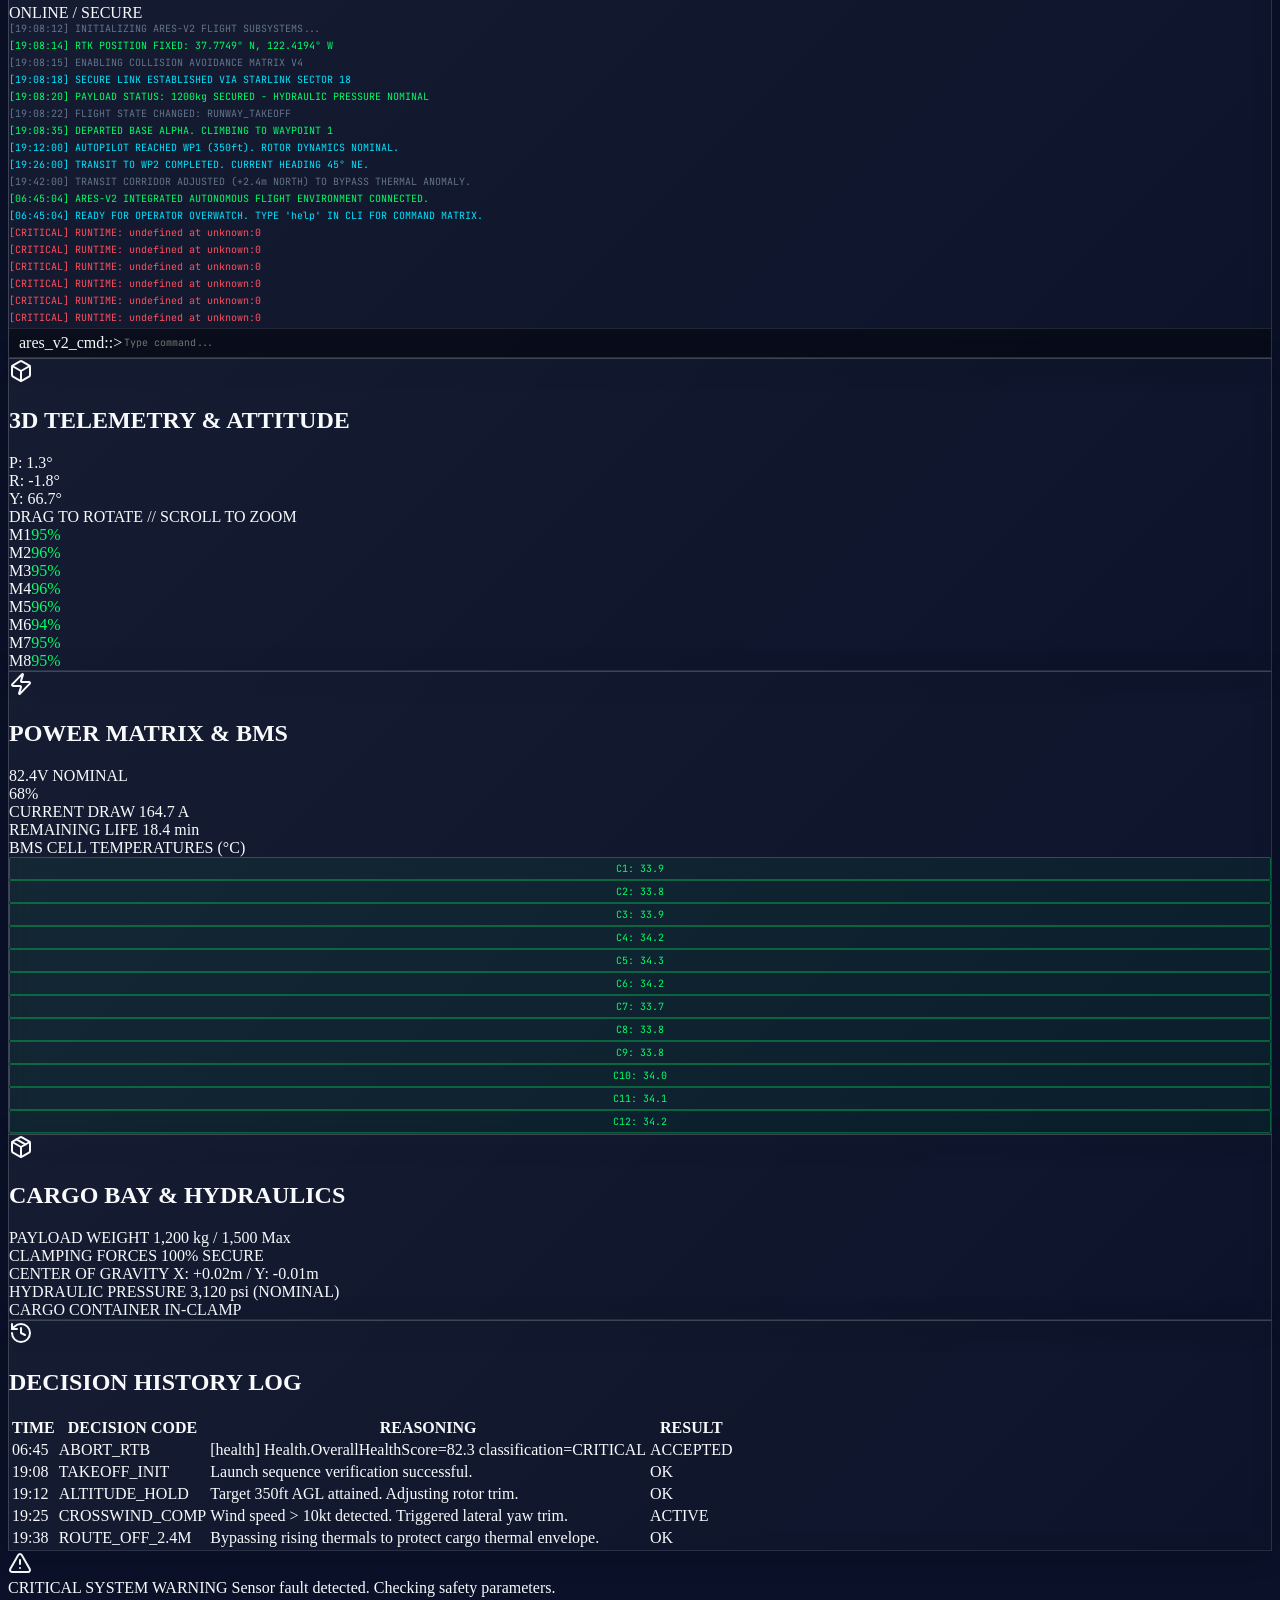
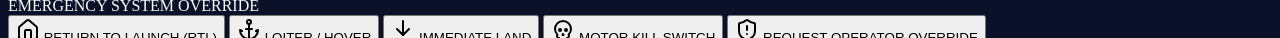
==== commit 7db8f8cd: "Fix GitHub pages 404, rename to index.html, add README and gitignore" ====
--- a/Dashboard/Dashboard.html
+++ b/Dashboard/Dashboard.html
@@ -195,7 +195,7 @@
           
           <!-- Center Column (Navigation) -->
           <div class="flex-none flex justify-center gap-4" id="nav-links">
-              <a href="../Landing_Page.html#" class="px-4 py-1.5 text-sm font-mono uppercase tracking-widest text-techGreen border border-techGreen/50 rounded bg-transparent hover:bg-techGreen hover:text-deepBlue hover:border-techGreen transition-all duration-300 box-glow shadow-none">Home</a>
+              <a href="../index.html#" class="px-4 py-1.5 text-sm font-mono uppercase tracking-widest text-techGreen border border-techGreen/50 rounded bg-transparent hover:bg-techGreen hover:text-deepBlue hover:border-techGreen transition-all duration-300 box-glow shadow-none">Home</a>
               <a href="../Simulator/Simulator.html" class="px-4 py-1.5 text-sm font-mono uppercase tracking-widest text-techGreen border border-techGreen/50 rounded bg-transparent hover:bg-techGreen hover:text-deepBlue hover:border-techGreen transition-all duration-300 box-glow shadow-none">Simulator</a>
               <a href="#" class="px-4 py-1.5 text-sm font-mono uppercase tracking-widest text-neonBlue border border-neonBlue rounded bg-transparent hover:bg-neonBlue hover:text-deepBlue hover:border-neonBlue transition-all duration-300 box-glow-blue shadow-[0_0_15px_rgba(0,229,255,0.3)]">Dashboard</a>
           </div>
